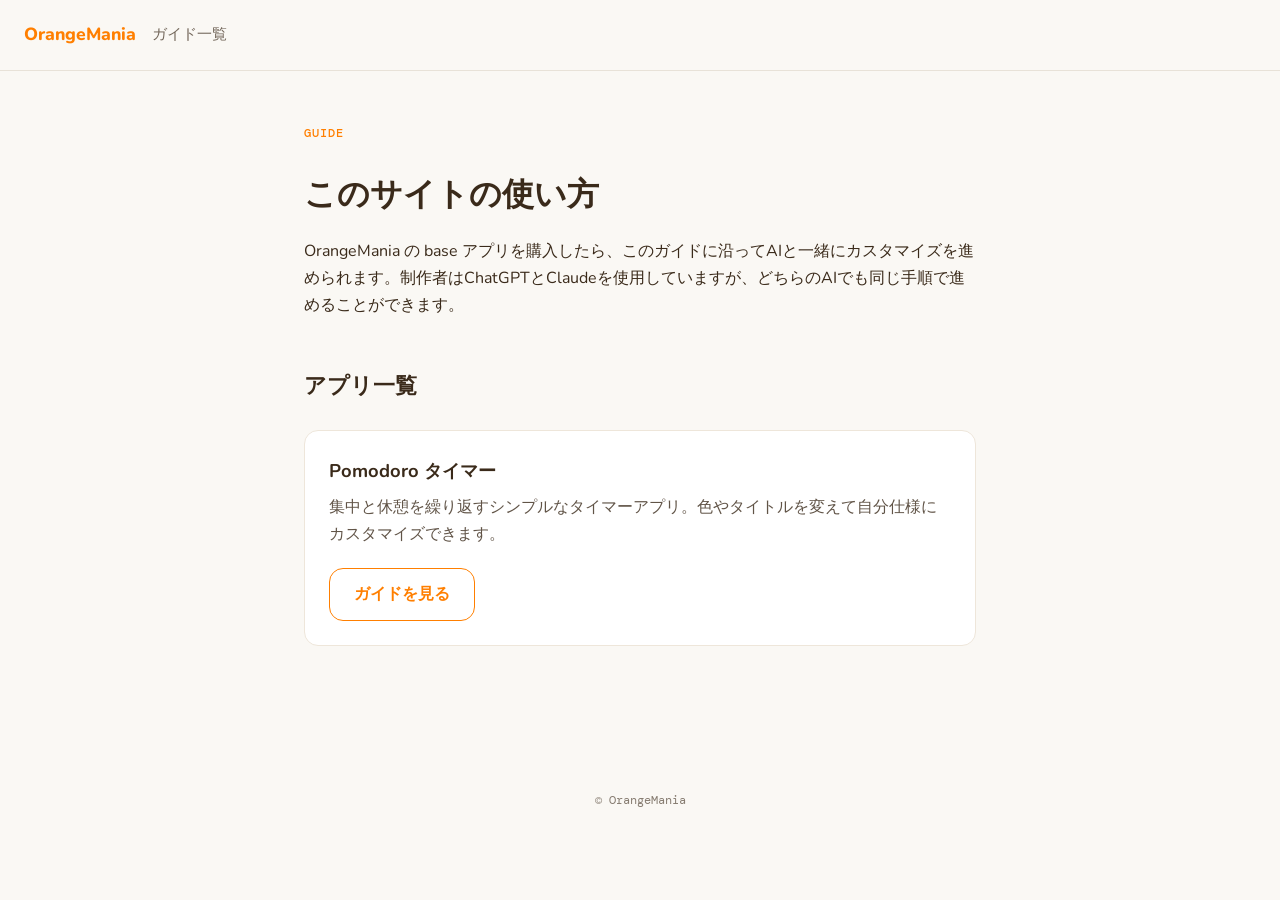
==== guide/index.html @ 4f587e78 "feat: OrangeMania説明書サイトの骨格を作成 トップページ、ガイド一覧、Pomodoroタイマー専用ガイドを追加。 Cloudflare Pagesでのホスティングを想定した静的HTML" ====
<!DOCTYPE html>
<html lang="ja">
<head>
<meta charset="UTF-8">
<meta name="viewport" content="width=device-width, initial-scale=1.0">
<title>ガイド一覧 | OrangeMania</title>
<link rel="stylesheet" href="../css/style.css">
</head>
<body>

<nav class="navbar">
  <a href="../index.html" class="logo">OrangeMania</a>
  <span class="page-title">ガイド一覧</span>
</nav>

<main class="container">
  <span class="label">Guide</span>
  <h1>このサイトの使い方</h1>
  <p>OrangeMania の base アプリを購入したら、このガイドに沿ってAIと一緒にカスタマイズを進められます。制作者はChatGPTとClaudeを使用していますが、どちらのAIでも同じ手順で進めることができます。</p>

  <h2>アプリ一覧</h2>
  <div class="card-grid">
    <div class="card">
      <h3>Pomodoro タイマー</h3>
      <p>集中と休憩を繰り返すシンプルなタイマーアプリ。色やタイトルを変えて自分仕様にカスタマイズできます。</p>
      <a href="pomodoro/index.html" class="btn-outline">ガイドを見る</a>
    </div>
    <!-- 今後アプリが増えたら、このカードを複製して追加してください -->
  </div>
</main>

<footer class="footer">&copy; OrangeMania</footer>

</body>
</html>
---- css/style.css ----
/* OrangeMania Guide - 共通スタイル */

@import url('https://fonts.googleapis.com/css2?family=Nunito:wght@400;600;700;800&family=DM+Mono:wght@400;500&display=swap');

:root {
  --color-accent: #FF7F00;
  --color-bg: #FAF8F4;
  --color-text: #3a2a1a;
  --color-code-bg: #f0ede8;
  --radius: 14px;
}

* {
  box-sizing: border-box;
}

body {
  margin: 0;
  background: var(--color-bg);
  color: var(--color-text);
  font-family: 'Nunito', sans-serif;
  line-height: 1.7;
  -webkit-font-smoothing: antialiased;
}

.container {
  max-width: 720px;
  margin: 0 auto;
  padding: 0 24px 80px;
}

/* ナビゲーションバー */
.navbar {
  border-bottom: 1px solid #e8e2d8;
  padding: 20px 24px;
  display: flex;
  align-items: center;
  gap: 16px;
  margin-bottom: 48px;
}

.navbar .logo {
  font-weight: 800;
  font-size: 1.1rem;
  color: var(--color-accent);
  text-decoration: none;
}

.navbar .page-title {
  font-size: 0.95rem;
  color: var(--color-text);
  opacity: 0.7;
}

/* 見出し */
h1 {
  font-size: 2rem;
  font-weight: 800;
  margin-bottom: 16px;
}

h2 {
  font-size: 1.4rem;
  font-weight: 700;
  margin-top: 48px;
  margin-bottom: 16px;
}

p {
  margin: 0 0 16px;
}

/* ラベル（英字大文字 + モノスペース） */
.label {
  font-family: 'DM Mono', monospace;
  font-size: 0.75rem;
  letter-spacing: 0.08em;
  text-transform: uppercase;
  color: var(--color-accent);
  font-weight: 500;
}

/* ボタン */
.btn {
  display: inline-block;
  background: var(--color-accent);
  color: #fff;
  text-decoration: none;
  padding: 14px 28px;
  border-radius: var(--radius);
  font-weight: 700;
  box-shadow: none;
  border: none;
  transition: opacity 0.15s ease;
}

.btn:hover {
  opacity: 0.85;
}

.btn-outline {
  display: inline-block;
  background: transparent;
  color: var(--color-accent);
  text-decoration: none;
  padding: 12px 24px;
  border-radius: var(--radius);
  font-weight: 700;
  border: 1.5px solid var(--color-accent);
}

/* ターゲット読者リスト */
.audience-list {
  list-style: none;
  padding: 0;
  margin: 24px 0;
}

.audience-list li {
  padding: 16px 20px;
  background: #fff;
  border-radius: var(--radius);
  border: 1px solid #eee6da;
  margin-bottom: 12px;
}

/* アプリカード */
.card-grid {
  display: grid;
  grid-template-columns: 1fr;
  gap: 16px;
  margin: 24px 0;
}

.card {
  background: #fff;
  border: 1px solid #eee6da;
  border-radius: var(--radius);
  padding: 24px;
  box-shadow: none;
}

.card h3 {
  margin: 0 0 8px;
  font-size: 1.15rem;
}

.card p {
  opacity: 0.8;
  margin-bottom: 20px;
}

/* ステップセクション */
.step {
  margin-top: 56px;
  padding-top: 32px;
  border-top: 1px solid #eee6da;
}

.step:first-of-type {
  border-top: none;
  padding-top: 0;
}

.step-number {
  font-family: 'DM Mono', monospace;
  font-size: 0.8rem;
  letter-spacing: 0.08em;
  color: var(--color-accent);
  font-weight: 500;
  display: block;
  margin-bottom: 8px;
}

/* コードブロック */
.code-block {
  position: relative;
  background: var(--color-code-bg);
  border-radius: var(--radius);
  padding: 20px;
  margin: 16px 0;
  font-family: 'DM Mono', monospace;
  font-size: 0.9rem;
  white-space: pre-wrap;
  word-break: break-word;
}

.copy-btn {
  position: absolute;
  top: 12px;
  right: 12px;
  font-family: 'DM Mono', monospace;
  font-size: 0.7rem;
  letter-spacing: 0.05em;
  text-transform: uppercase;
  background: #fff;
  border: 1px solid #ddd4c4;
  border-radius: 8px;
  padding: 6px 10px;
  cursor: pointer;
  color: var(--color-text);
}

.copy-btn:hover {
  border-color: var(--color-accent);
  color: var(--color-accent);
}

/* フッター */
.footer {
  text-align: center;
  padding: 40px 24px;
  font-family: 'DM Mono', monospace;
  font-size: 0.75rem;
  opacity: 0.6;
}

.back-link {
  display: inline-block;
  margin-top: 48px;
  color: var(--color-accent);
  text-decoration: none;
  font-weight: 700;
}
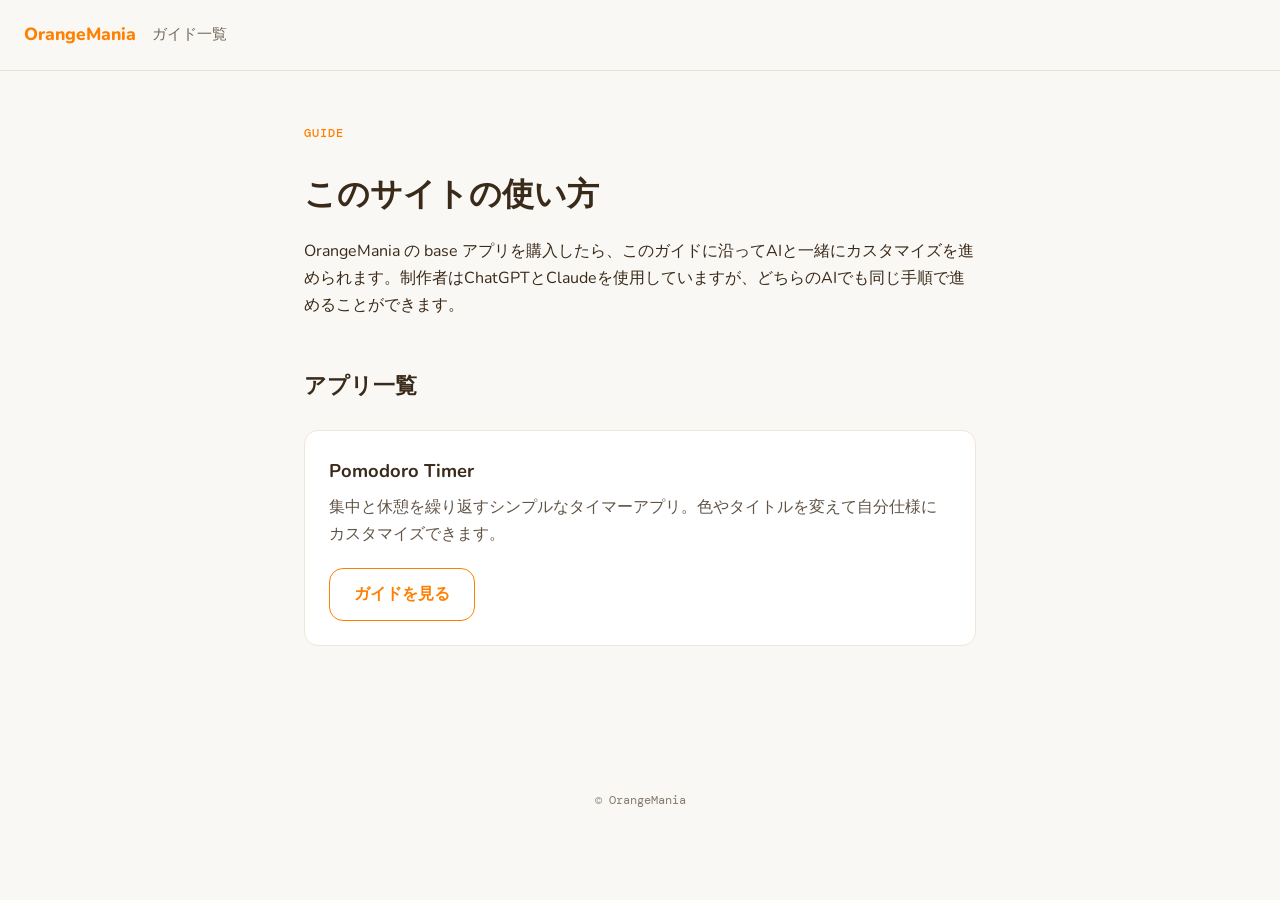
==== commit 489f1feb: "copy: トップページとガイド一覧の文言を修正 バイブコーディング表現への統一とボタン文言・カードタイトルの調整。" ====
--- a/guide/index.html
+++ b/guide/index.html
@@ -21,7 +21,7 @@
   <h2>アプリ一覧</h2>
   <div class="card-grid">
     <div class="card">
-      <h3>Pomodoro タイマー</h3>
+      <h3>Pomodoro Timer</h3>
       <p>集中と休憩を繰り返すシンプルなタイマーアプリ。色やタイトルを変えて自分仕様にカスタマイズできます。</p>
       <a href="pomodoro/index.html" class="btn-outline">ガイドを見る</a>
     </div>
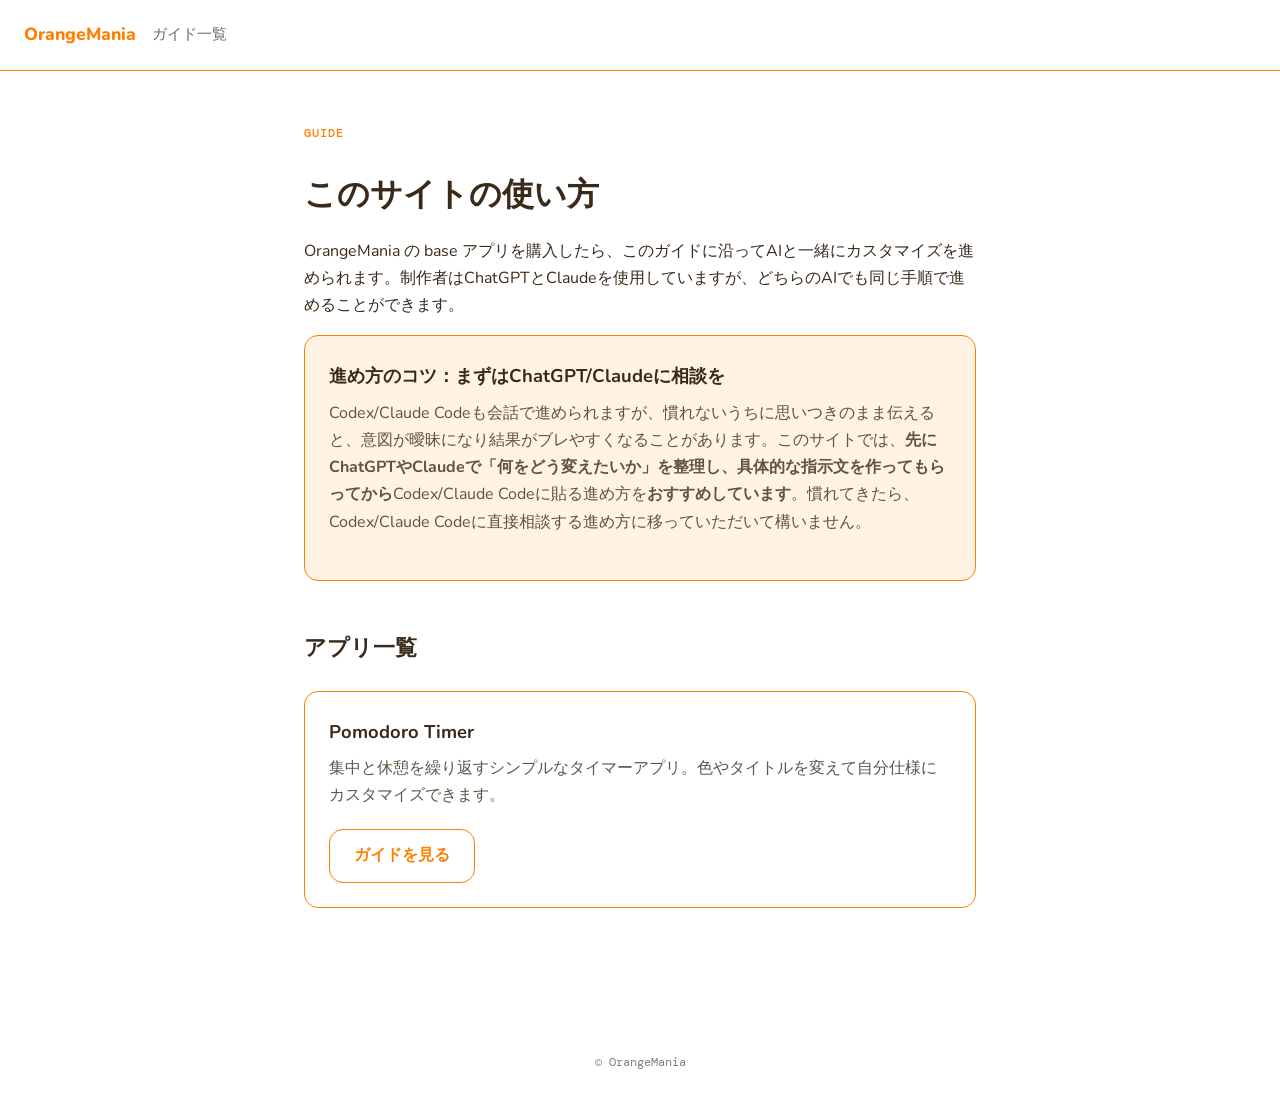
==== commit f9b1d6f3: "feat: Pomodoroガイドをステップ再構成しガイド一覧にコツボックスを追加 - guide/pomodoro/index.html を STEP0〜6 + TIPSボックス構成に全面リニューア" ====
--- a/guide/index.html
+++ b/guide/index.html
@@ -18,6 +18,11 @@
   <h1>このサイトの使い方</h1>
   <p>OrangeMania の base アプリを購入したら、このガイドに沿ってAIと一緒にカスタマイズを進められます。制作者はChatGPTとClaudeを使用していますが、どちらのAIでも同じ手順で進めることができます。</p>
 
+  <div class="card tip-highlight">
+    <h3>進め方のコツ：まずはChatGPT/Claudeに相談を</h3>
+    <p>Codex/Claude Codeも会話で進められますが、慣れないうちに思いつきのまま伝えると、意図が曖昧になり結果がブレやすくなることがあります。このサイトでは、<strong>先にChatGPTやClaudeで「何をどう変えたいか」を整理し、具体的な指示文を作ってもらってから</strong>Codex/Claude Codeに貼る進め方を<strong>おすすめしています</strong>。慣れてきたら、Codex/Claude Codeに直接相談する進め方に移っていただいて構いません。</p>
+  </div>
+
   <h2>アプリ一覧</h2>
   <div class="card-grid">
     <div class="card">
--- a/css/style.css
+++ b/css/style.css
@@ -4,7 +4,7 @@
 
 :root {
   --color-accent: #FF7F00;
-  --color-bg: #FAF8F4;
+  --color-bg: #FFFFFF;
   --color-text: #3a2a1a;
   --color-code-bg: #f0ede8;
   --radius: 14px;
@@ -31,7 +31,7 @@
 
 /* ナビゲーションバー */
 .navbar {
-  border-bottom: 1px solid #e8e2d8;
+  border-bottom: 1px solid #FF7F00;
   padding: 20px 24px;
   display: flex;
   align-items: center;
@@ -50,6 +50,19 @@
   font-size: 0.95rem;
   color: var(--color-text);
   opacity: 0.7;
+}
+
+.navbar-link {
+  margin-left: auto;
+  font-size: 0.9rem;
+  font-weight: 700;
+  color: var(--color-accent);
+  text-decoration: none;
+  white-space: nowrap;
+}
+
+.navbar-link:hover {
+  opacity: 0.85;
 }
 
 /* 見出し */
@@ -134,7 +147,7 @@
 
 .card {
   background: #fff;
-  border: 1px solid #eee6da;
+  border: 1px solid #FF7F00;
   border-radius: var(--radius);
   padding: 24px;
   box-shadow: none;
@@ -148,13 +161,17 @@
 .card p {
   opacity: 0.8;
   margin-bottom: 20px;
+}
+
+.tip-highlight {
+  background: #FFF3E6;
 }
 
 /* ステップセクション */
 .step {
   margin-top: 56px;
   padding-top: 32px;
-  border-top: 1px solid #eee6da;
+  border-top: 1px solid #FF7F00;
 }
 
 .step:first-of-type {
@@ -170,6 +187,22 @@
   font-weight: 500;
   display: block;
   margin-bottom: 8px;
+}
+
+/* TIPSボックス */
+.tips-box {
+  margin-top: 56px;
+  padding: 32px;
+  background: #fff;
+  border: 1px solid #FF7F00;
+  border-radius: var(--radius);
+  box-shadow: none;
+}
+
+/* STEP番号・TIPSラベル直後の見出しは間隔を詰める */
+.step h2,
+.tips-box h2 {
+  margin-top: 0;
 }
 
 /* コードブロック */
@@ -194,7 +227,7 @@
   letter-spacing: 0.05em;
   text-transform: uppercase;
   background: #fff;
-  border: 1px solid #ddd4c4;
+  border: 1px solid #FF7F00;
   border-radius: 8px;
   padding: 6px 10px;
   cursor: pointer;
@@ -222,3 +255,497 @@
   text-decoration: none;
   font-weight: 700;
 }
+
+/* ==========================================================================
+   Landing page (Claude Design "OrangeMania Top" 再現)
+   トップページ(index.html)専用。既存クラスとは独立した lp- プレフィックス
+   ========================================================================== */
+
+.lp-body {
+  margin: 0;
+  font-family: 'Inter', -apple-system, sans-serif;
+  color: oklch(0.2 0.01 60);
+  background: #FFFFFF;
+  min-height: 100vh;
+  display: flex;
+  flex-direction: column;
+}
+
+.lp-body ::selection {
+  background: #FF7F00;
+  color: #fff;
+}
+
+.lp-body a {
+  color: #FF7F00;
+  text-decoration: none;
+}
+
+.lp-body a:hover {
+  color: #E56E00;
+}
+
+/* Header */
+.lp-header {
+  position: sticky;
+  top: 0;
+  z-index: 10;
+  display: flex;
+  align-items: center;
+  justify-content: space-between;
+  padding: 20px 48px;
+  background: rgba(255, 255, 255, 0.85);
+  backdrop-filter: blur(10px);
+  border-bottom: 1px solid #FF7F00;
+}
+
+.lp-logo {
+  display: flex;
+  align-items: center;
+  gap: 10px;
+}
+
+.lp-logo-mark {
+  width: 22px;
+  height: 22px;
+  background: #FF7F00;
+  border-radius: 6px;
+}
+
+.lp-logo-text {
+  font-weight: 700;
+  font-size: 16px;
+  letter-spacing: -0.01em;
+  color: oklch(0.2 0.01 60);
+}
+
+.lp-nav {
+  display: flex;
+  align-items: center;
+  gap: 32px;
+}
+
+.lp-nav-link {
+  font-size: 14px;
+  color: oklch(0.2 0.01 60 / 0.65);
+  font-weight: 500;
+}
+
+a.lp-nav-cta {
+  font-size: 14px;
+  font-weight: 600;
+  background: #FF7F00;
+  color: #fff;
+  padding: 8px 16px;
+  border-radius: 7px;
+}
+
+a.lp-nav-cta:hover {
+  background: #E56E00;
+  color: #fff;
+}
+
+/* Hero */
+.lp-hero {
+  display: flex;
+  flex-direction: column;
+  align-items: center;
+  text-align: center;
+  padding: 120px 24px 100px;
+  gap: 24px;
+}
+
+.lp-hero-badge {
+  display: inline-flex;
+  align-items: center;
+  gap: 8px;
+  padding: 6px 14px;
+  border-radius: 100px;
+  border: 1px solid #FF7F00;
+  font-family: 'JetBrains Mono', monospace;
+  font-size: 12px;
+  color: oklch(0.2 0.01 60 / 0.6);
+  letter-spacing: 0.02em;
+}
+
+.lp-hero-badge-dot {
+  width: 6px;
+  height: 6px;
+  border-radius: 50%;
+  background: #FF7F00;
+  display: inline-block;
+}
+
+.lp-hero h1 {
+  font-size: clamp(24px, 3.8vw, 34px);
+  line-height: 1.35;
+  font-weight: 800;
+  letter-spacing: -0.02em;
+  margin: 0;
+  max-width: 780px;
+}
+
+.lp-hero-lead {
+  font-size: 19px;
+  line-height: 1.6;
+  color: oklch(0.2 0.01 60 / 0.62);
+  max-width: 560px;
+  margin: 0;
+  font-weight: 400;
+}
+
+.lp-hero-actions {
+  display: flex;
+  gap: 12px;
+  margin-top: 8px;
+}
+
+a.lp-btn-primary {
+  font-size: 15px;
+  font-weight: 600;
+  background: #FF7F00;
+  color: #fff;
+  padding: 13px 26px;
+  border-radius: 8px;
+  box-shadow: 0 1px 2px oklch(0.2 0.01 60 / 0.1);
+}
+
+a.lp-btn-primary:hover {
+  background: #E56E00;
+  color: #fff;
+}
+
+.lp-btn-secondary {
+  font-size: 15px;
+  font-weight: 600;
+  color: oklch(0.2 0.01 60 / 0.8);
+  padding: 13px 22px;
+  border-radius: 8px;
+  border: 1px solid #FF7F00;
+}
+
+.lp-btn-secondary:hover {
+  border-color: #FF7F00;
+  background: oklch(0.96 0.005 60);
+}
+
+/* Target readers */
+.lp-section {
+  padding: 40px 48px 100px;
+  max-width: 880px;
+  margin: 0 auto;
+  width: 100%;
+  box-sizing: border-box;
+}
+
+.lp-section-head {
+  display: flex;
+  flex-direction: column;
+  gap: 8px;
+  margin-bottom: 40px;
+}
+
+.lp-eyebrow {
+  font-family: 'JetBrains Mono', monospace;
+  font-size: 12px;
+  color: #FF7F00;
+  font-weight: 600;
+  letter-spacing: 0.02em;
+}
+
+.lp-section-head h2 {
+  font-size: 32px;
+  font-weight: 700;
+  letter-spacing: -0.02em;
+  margin: 0;
+}
+
+.lp-cards {
+  display: grid;
+  grid-template-columns: repeat(2, 1fr);
+  gap: 24px;
+}
+
+.lp-card {
+  background: #FFFFFF;
+  padding: 32px;
+  display: flex;
+  flex-direction: column;
+  gap: 14px;
+  border: 1px solid #FF7F00;
+  border-radius: 14px;
+  box-shadow: none;
+}
+
+.lp-card h3 {
+  font-size: 17px;
+  font-weight: 600;
+  margin: 0;
+}
+
+.lp-card p {
+  font-size: 14px;
+  line-height: 1.6;
+  color: oklch(0.2 0.01 60 / 0.6);
+  margin: 0;
+}
+
+/* How it works */
+.lp-section-how {
+  padding: 0 48px 110px;
+  max-width: 880px;
+  margin: 0 auto;
+  width: 100%;
+  box-sizing: border-box;
+}
+
+.lp-steps {
+  display: flex;
+  flex-direction: column;
+}
+
+.lp-step {
+  display: grid;
+  grid-template-columns: 64px 1fr;
+  gap: 24px;
+  padding: 28px 0;
+  border-top: 1px solid #FF7F00;
+}
+
+.lp-step:last-child {
+  border-bottom: 1px solid #FF7F00;
+}
+
+.lp-step-num {
+  font-family: 'JetBrains Mono', monospace;
+  font-size: 14px;
+  color: #666666;
+  font-weight: 600;
+}
+
+.lp-step-body {
+  display: flex;
+  flex-direction: column;
+  gap: 6px;
+}
+
+.lp-step-body h3 {
+  font-size: 18px;
+  font-weight: 600;
+  margin: 0;
+}
+
+.lp-step-body p {
+  font-size: 14px;
+  line-height: 1.6;
+  color: oklch(0.2 0.01 60 / 0.6);
+  margin: 0;
+  max-width: 620px;
+}
+
+/* CTA */
+.lp-section-cta {
+  padding: 0 48px 120px;
+  max-width: 880px;
+  margin: 0 auto;
+  width: 100%;
+  box-sizing: border-box;
+}
+
+.lp-cta-box {
+  background: transparent;
+  padding: 56px 24px;
+  display: flex;
+  flex-direction: column;
+  align-items: center;
+  text-align: center;
+  gap: 20px;
+  border: 1px solid #FF7F00;
+  border-radius: 14px;
+  max-width: 520px;
+  margin: 0 auto;
+}
+
+.lp-cta-box h2 {
+  font-size: 30px;
+  font-weight: 700;
+  letter-spacing: -0.02em;
+  margin: 0;
+  color: #3a2a1a;
+}
+
+.lp-cta-box p {
+  font-size: 15px;
+  color: rgba(58, 42, 26, 0.7);
+  margin: 0;
+  max-width: 440px;
+}
+
+a.lp-btn-cta {
+  font-size: 15px;
+  font-weight: 600;
+  background: #FF7F00;
+  color: #fff;
+  padding: 14px 28px;
+  border-radius: 8px;
+  margin-top: 8px;
+}
+
+a.lp-btn-cta:hover {
+  background: #E56E00;
+  color: #fff;
+}
+
+/* Footer */
+.lp-footer {
+  margin-top: auto;
+  padding: 32px 48px;
+  border-top: 1px solid #FF7F00;
+  display: flex;
+  align-items: center;
+  justify-content: space-between;
+}
+
+.lp-footer-brand {
+  display: flex;
+  align-items: center;
+  gap: 8px;
+}
+
+.lp-footer-mark {
+  width: 16px;
+  height: 16px;
+  background: #FF7F00;
+  border-radius: 4px;
+}
+
+.lp-footer-name {
+  font-size: 13px;
+  font-weight: 600;
+  color: oklch(0.2 0.01 60 / 0.7);
+}
+
+.lp-footer-copy {
+  font-size: 13px;
+  color: oklch(0.2 0.01 60 / 0.4);
+}
+
+/* Usage note */
+.lp-note-section {
+  padding-top: 0;
+  padding-bottom: 40px;
+}
+
+.lp-note {
+  background: oklch(0.96 0.005 60);
+  border: 1px solid #FF7F00;
+  border-radius: 14px;
+  padding: 20px 24px;
+  display: flex;
+  flex-direction: column;
+  gap: 6px;
+  box-shadow: none;
+}
+
+.lp-note-label {
+  font-family: 'JetBrains Mono', monospace;
+  font-size: 11px;
+  letter-spacing: 0.04em;
+  font-weight: 600;
+  color: #3a3a3a;
+}
+
+.lp-note-text {
+  font-size: 14px;
+  line-height: 1.7;
+  color: oklch(0.2 0.01 60 / 0.65);
+  margin: 0;
+}
+
+/* ==========================================================================
+   Mobile (max-width: 640px)
+   本ファイル内のモバイル用ルールはすべてこの1ブロックに集約する。
+   通常ルールより前に置くと詳細度が同じ場合に後勝ちで無効化されるため、
+   必ずファイル末尾（最後の@media）に置くこと。
+   ========================================================================== */
+@media (max-width: 640px) {
+  .lp-header {
+    padding: 16px 20px;
+  }
+
+  .lp-logo-text {
+    font-size: 15px;
+  }
+
+  .lp-nav {
+    gap: 12px;
+  }
+
+  .lp-nav-link {
+    font-size: 13px;
+  }
+
+  a.lp-nav-cta {
+    font-size: 13px;
+    padding: 7px 12px;
+  }
+
+  .lp-hero {
+    padding: 60px 20px 60px;
+  }
+
+  .lp-hero h1 {
+    font-size: 22px;
+    line-height: 1.45;
+  }
+
+  .lp-section-head h2 {
+    font-size: 22px;
+  }
+
+  .lp-cta-box h2 {
+    font-size: 22px;
+  }
+
+  .lp-hero-actions {
+    flex-direction: column;
+    align-items: stretch;
+  }
+
+  .lp-hero-actions a {
+    text-align: center;
+  }
+
+  .lp-section,
+  .lp-section-how,
+  .lp-section-cta {
+    padding-left: 20px;
+    padding-right: 20px;
+  }
+
+  .lp-cards {
+    grid-template-columns: 1fr;
+  }
+
+  .lp-step {
+    grid-template-columns: 40px 1fr;
+    gap: 16px;
+  }
+
+  .navbar {
+    padding: 16px 20px;
+    gap: 10px;
+  }
+
+  .navbar .page-title {
+    flex: 1;
+    min-width: 0;
+    overflow: hidden;
+    text-overflow: ellipsis;
+    white-space: nowrap;
+  }
+
+  .navbar-link {
+    font-size: 0.8rem;
+  }
+}
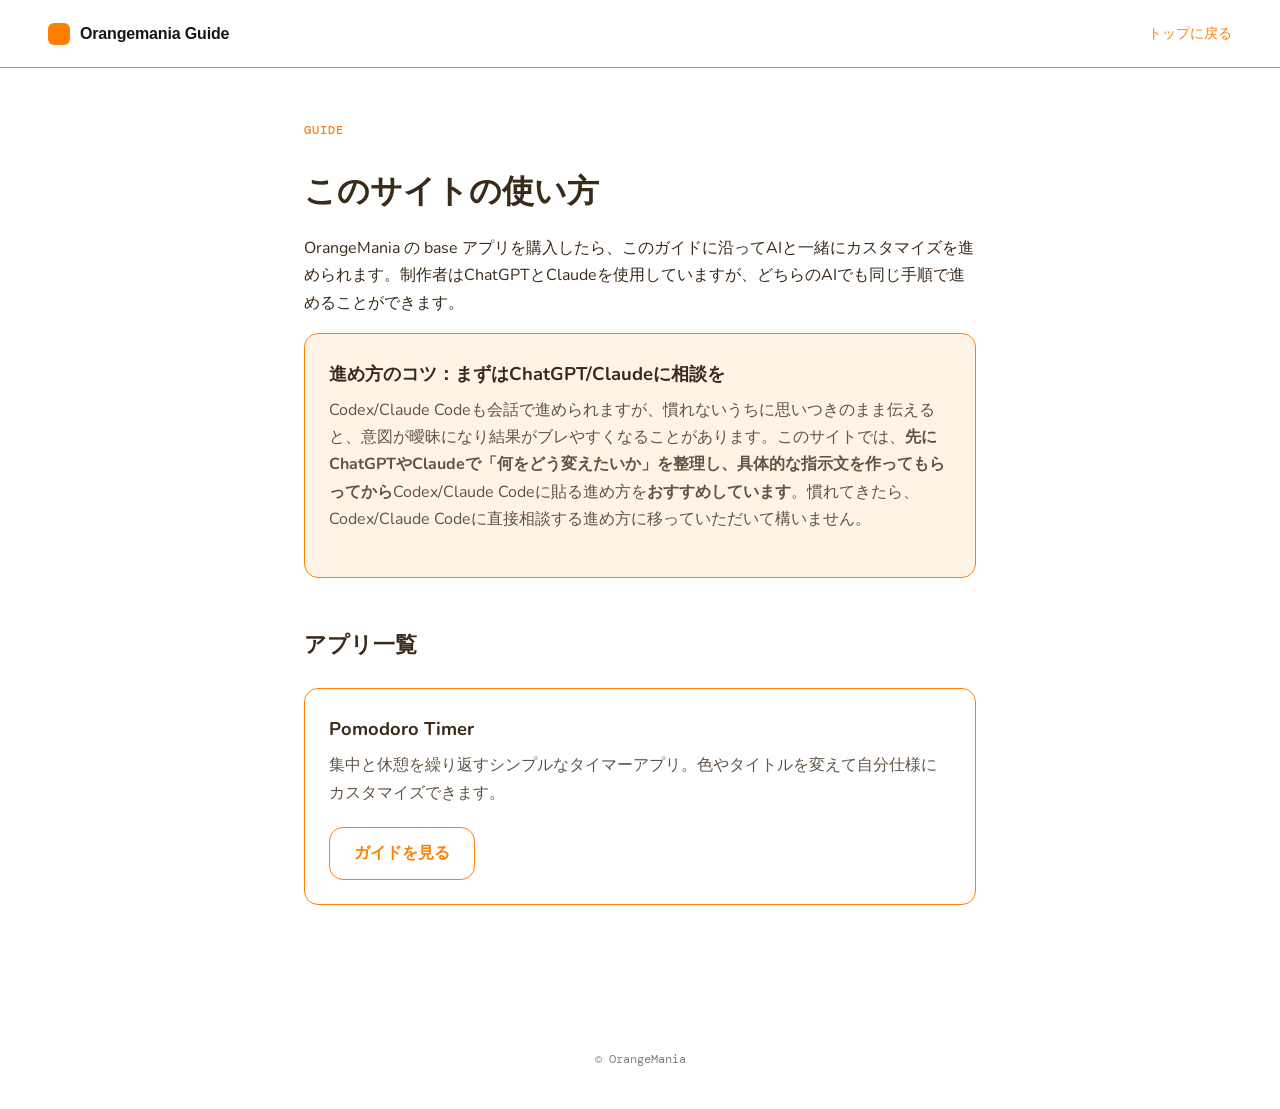
==== commit 118ec3d1: "fix: unify guide header nav with top page styling - guide/index.html, guide/pomodoro/index.html の .n" ====
--- a/guide/index.html
+++ b/guide/index.html
@@ -8,10 +8,15 @@
 </head>
 <body>
 
-<nav class="navbar">
-  <a href="../index.html" class="logo">OrangeMania</a>
-  <span class="page-title">ガイド一覧</span>
-</nav>
+<header class="lp-header">
+  <a href="../index.html" class="lp-logo">
+    <div class="lp-logo-mark"></div>
+    <span class="lp-logo-text">Orangemania Guide</span>
+  </a>
+  <nav class="lp-nav">
+    <a href="../index.html" class="lp-nav-link">トップに戻る</a>
+  </nav>
+</header>
 
 <main class="container">
   <span class="label">Guide</span>
--- a/css/style.css
+++ b/css/style.css
@@ -26,43 +26,7 @@
 .container {
   max-width: 720px;
   margin: 0 auto;
-  padding: 0 24px 80px;
-}
-
-/* ナビゲーションバー */
-.navbar {
-  border-bottom: 1px solid #FF7F00;
-  padding: 20px 24px;
-  display: flex;
-  align-items: center;
-  gap: 16px;
-  margin-bottom: 48px;
-}
-
-.navbar .logo {
-  font-weight: 800;
-  font-size: 1.1rem;
-  color: var(--color-accent);
-  text-decoration: none;
-}
-
-.navbar .page-title {
-  font-size: 0.95rem;
-  color: var(--color-text);
-  opacity: 0.7;
-}
-
-.navbar-link {
-  margin-left: auto;
-  font-size: 0.9rem;
-  font-weight: 700;
-  color: var(--color-accent);
-  text-decoration: none;
-  white-space: nowrap;
-}
-
-.navbar-link:hover {
-  opacity: 0.85;
+  padding: 48px 24px 80px;
 }
 
 /* 見出し */
@@ -287,6 +251,7 @@
 
 /* Header */
 .lp-header {
+  font-family: 'Inter', -apple-system, sans-serif;
   position: sticky;
   top: 0;
   z-index: 10;
@@ -303,6 +268,7 @@
   display: flex;
   align-items: center;
   gap: 10px;
+  text-decoration: none;
 }
 
 .lp-logo-mark {
@@ -327,8 +293,9 @@
 
 .lp-nav-link {
   font-size: 14px;
-  color: oklch(0.2 0.01 60 / 0.65);
+  color: #FF7F00;
   font-weight: 500;
+  text-decoration: none;
 }
 
 a.lp-nav-cta {
@@ -731,21 +698,4 @@
     grid-template-columns: 40px 1fr;
     gap: 16px;
   }
-
-  .navbar {
-    padding: 16px 20px;
-    gap: 10px;
-  }
-
-  .navbar .page-title {
-    flex: 1;
-    min-width: 0;
-    overflow: hidden;
-    text-overflow: ellipsis;
-    white-space: nowrap;
-  }
-
-  .navbar-link {
-    font-size: 0.8rem;
-  }
-}
+}
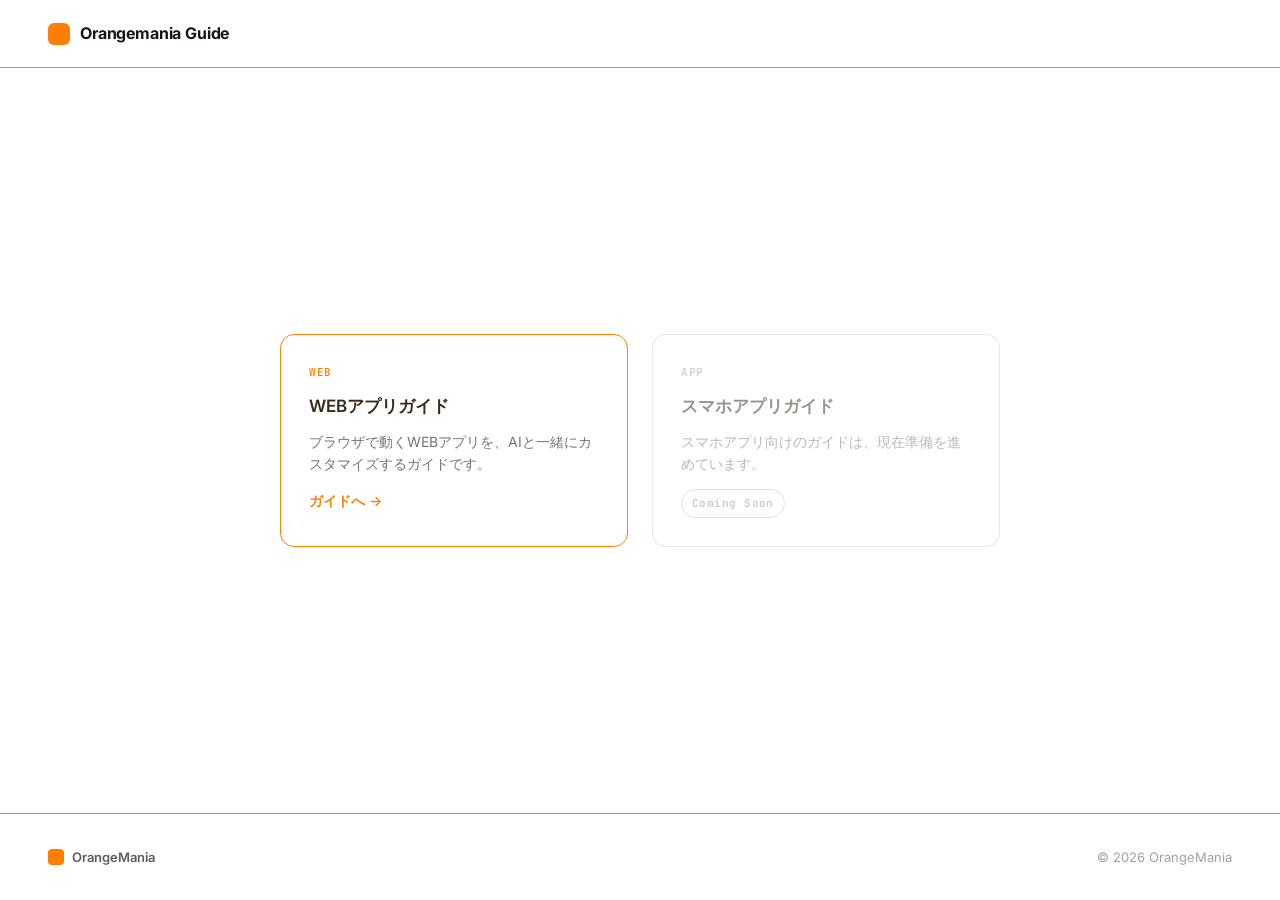
==== commit bfad98d9: "feat: トップページをguide/web/index.htmlへのリダイレクトに変更 分岐ページの内容はguide/index.htmlに退避" ====
--- a/guide/index.html
+++ b/guide/index.html
@@ -1,45 +1,52 @@
 <!DOCTYPE html>
 <html lang="ja">
+
 <head>
-<meta charset="UTF-8">
-<meta name="viewport" content="width=device-width, initial-scale=1.0">
-<title>ガイド一覧 | OrangeMania</title>
-<link rel="stylesheet" href="../css/style.css">
+  <meta charset="UTF-8">
+  <meta name="viewport" content="width=device-width, initial-scale=1.0">
+  <title>OrangeMania Guide</title>
+  <link rel="preconnect" href="https://fonts.googleapis.com">
+  <link rel="preconnect" href="https://fonts.gstatic.com" crossorigin="">
+  <link
+    href="https://fonts.googleapis.com/css2?family=Inter:wght@400;500;600;700;800&family=JetBrains+Mono:wght@400;500&display=swap"
+    rel="stylesheet">
+  <link rel="stylesheet" href="../css/style.css">
 </head>
-<body>
 
-<header class="lp-header">
-  <a href="../index.html" class="lp-logo">
-    <div class="lp-logo-mark"></div>
-    <span class="lp-logo-text">Orangemania Guide</span>
-  </a>
-  <nav class="lp-nav">
-    <a href="../index.html" class="lp-nav-link">トップに戻る</a>
-  </nav>
-</header>
+<body class="lp-body">
 
-<main class="container">
-  <span class="label">Guide</span>
-  <h1>このサイトの使い方</h1>
-  <p>OrangeMania の base アプリを購入したら、このガイドに沿ってAIと一緒にカスタマイズを進められます。制作者はChatGPTとClaudeを使用していますが、どちらのAIでも同じ手順で進めることができます。</p>
+  <header class="lp-header">
+    <div class="lp-logo">
+      <div class="lp-logo-mark"></div>
+      <span class="lp-logo-text">Orangemania Guide</span>
+    </div>
+  </header>
 
-  <div class="card tip-highlight">
-    <h3>進め方のコツ：まずはChatGPT/Claudeに相談を</h3>
-    <p>Codex/Claude Codeも会話で進められますが、慣れないうちに思いつきのまま伝えると、意図が曖昧になり結果がブレやすくなることがあります。このサイトでは、<strong>先にChatGPTやClaudeで「何をどう変えたいか」を整理し、具体的な指示文を作ってもらってから</strong>Codex/Claude Codeに貼る進め方を<strong>おすすめしています</strong>。慣れてきたら、Codex/Claude Codeに直接相談する進め方に移っていただいて構いません。</p>
-  </div>
+  <main class="lp-top-main">
+    <div class="lp-entry-grid">
+      <a href="web/index.html" class="lp-entry-card">
+        <span class="lp-entry-label">WEB</span>
+        <h3>WEBアプリガイド</h3>
+        <p>ブラウザで動くWEBアプリを、AIと一緒にカスタマイズするガイドです。</p>
+        <span class="lp-entry-link">ガイドへ &rarr;</span>
+      </a>
+      <div class="lp-entry-card lp-entry-card--disabled" aria-disabled="true">
+        <span class="lp-entry-label">APP</span>
+        <h3>スマホアプリガイド</h3>
+        <p>スマホアプリ向けのガイドは、現在準備を進めています。</p>
+        <span class="lp-entry-badge">Coming Soon</span>
+      </div>
+    </div>
+  </main>
 
-  <h2>アプリ一覧</h2>
-  <div class="card-grid">
-    <div class="card">
-      <h3>Pomodoro Timer</h3>
-      <p>集中と休憩を繰り返すシンプルなタイマーアプリ。色やタイトルを変えて自分仕様にカスタマイズできます。</p>
-      <a href="pomodoro/index.html" class="btn-outline">ガイドを見る</a>
+  <footer class="lp-footer">
+    <div class="lp-footer-brand">
+      <div class="lp-footer-mark"></div>
+      <span class="lp-footer-name">OrangeMania</span>
     </div>
-    <!-- 今後アプリが増えたら、このカードを複製して追加してください -->
-  </div>
-</main>
-
-<footer class="footer">&copy; OrangeMania</footer>
+    <span class="lp-footer-copy">&copy; 2026 OrangeMania</span>
+  </footer>
 
 </body>
+
 </html>
--- a/css/style.css
+++ b/css/style.css
@@ -563,6 +563,97 @@
   color: #fff;
 }
 
+/* CTA entry cards (WEB / スマホアプリ) */
+.lp-entry-grid {
+  display: grid;
+  grid-template-columns: repeat(2, 1fr);
+  gap: 24px;
+  max-width: 720px;
+  margin: 40px auto 0;
+}
+
+.lp-entry-card {
+  display: flex;
+  flex-direction: column;
+  align-items: flex-start;
+  gap: 10px;
+  padding: 28px;
+  border: 1px solid #FF7F00;
+  border-radius: 14px;
+  background: #FFFFFF;
+  box-shadow: none;
+  text-decoration: none;
+  transition: background 0.15s ease;
+}
+
+a.lp-entry-card:hover {
+  background: oklch(0.96 0.005 60);
+}
+
+.lp-entry-card--disabled {
+  opacity: 0.5;
+  cursor: default;
+  border-color: oklch(0.2 0.01 60 / 0.2);
+}
+
+.lp-entry-label {
+  font-family: 'JetBrains Mono', monospace;
+  font-size: 11px;
+  letter-spacing: 0.06em;
+  font-weight: 600;
+  color: #FF7F00;
+}
+
+.lp-entry-card--disabled .lp-entry-label {
+  color: oklch(0.2 0.01 60 / 0.4);
+}
+
+.lp-entry-card h3 {
+  font-size: 17px;
+  font-weight: 600;
+  margin: 0;
+  color: #3a2a1a;
+}
+
+.lp-entry-card p {
+  font-size: 14px;
+  line-height: 1.6;
+  color: oklch(0.2 0.01 60 / 0.6);
+  margin: 0;
+}
+
+.lp-entry-link {
+  font-size: 14px;
+  font-weight: 600;
+  color: #FF7F00;
+  margin-top: 4px;
+}
+
+.lp-entry-badge {
+  font-family: 'JetBrains Mono', monospace;
+  font-size: 11px;
+  letter-spacing: 0.04em;
+  font-weight: 600;
+  color: oklch(0.2 0.01 60 / 0.45);
+  border: 1px solid oklch(0.2 0.01 60 / 0.25);
+  border-radius: 100px;
+  padding: 4px 10px;
+  margin-top: 4px;
+}
+
+/* Top page (2-entry card gate) */
+.lp-top-main {
+  flex: 1;
+  display: flex;
+  align-items: center;
+  justify-content: center;
+  padding: 48px 24px;
+}
+
+.lp-top-main .lp-entry-grid {
+  margin: 0 auto;
+}
+
 /* Footer */
 .lp-footer {
   margin-top: auto;
@@ -616,7 +707,7 @@
 
 .lp-note-label {
   font-family: 'JetBrains Mono', monospace;
-  font-size: 11px;
+  font-size: 14px;
   letter-spacing: 0.04em;
   font-weight: 600;
   color: #3a3a3a;
@@ -694,8 +785,16 @@
     grid-template-columns: 1fr;
   }
 
+  .lp-entry-grid {
+    grid-template-columns: 1fr;
+  }
+
   .lp-step {
     grid-template-columns: 40px 1fr;
     gap: 16px;
   }
-}
+
+  .container h1 {
+    font-size: 1.5rem;
+  }
+}
